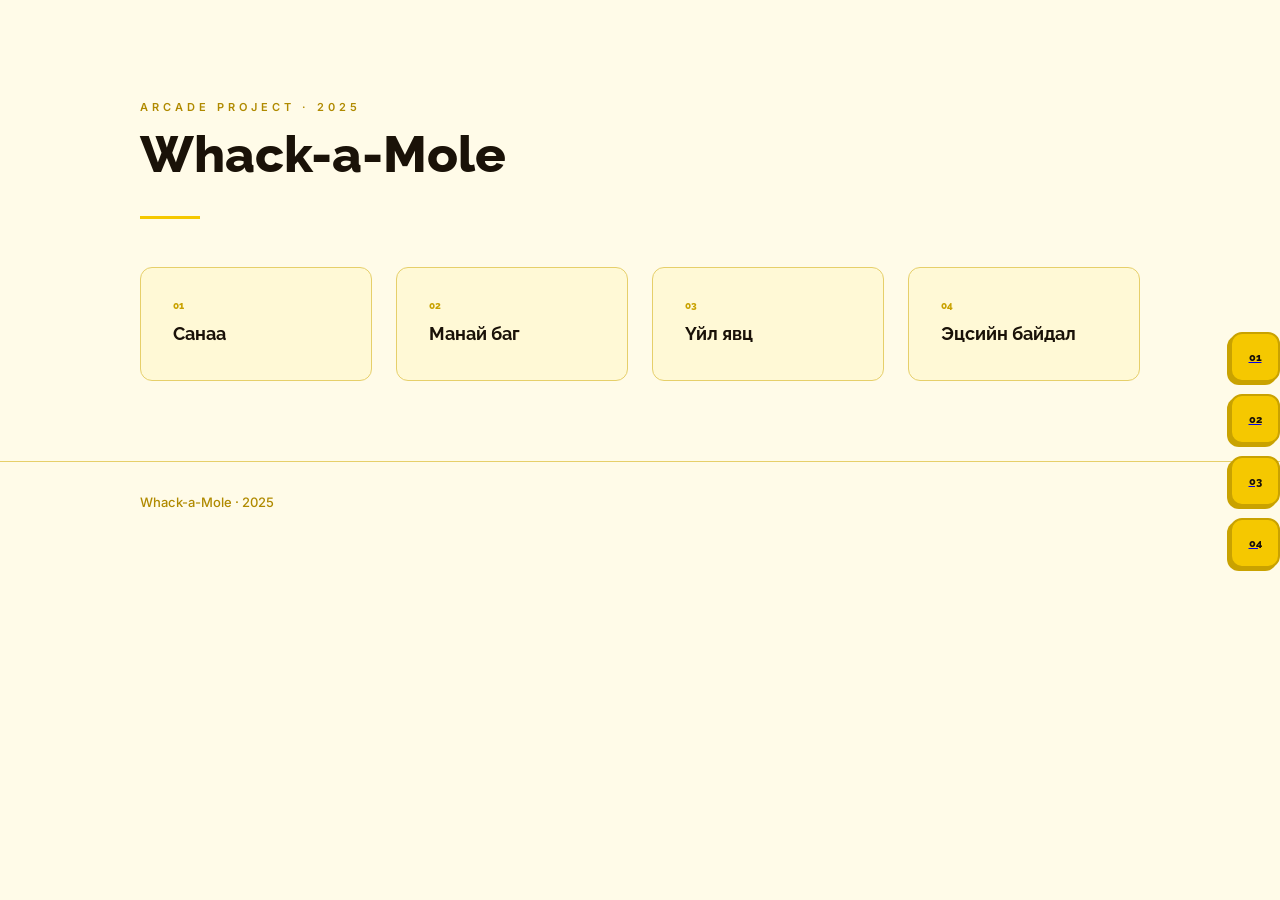
==== index.html @ 2ac6f061 "Add files via upload" ====
<!DOCTYPE html>
<html lang="en">
<head><meta charset="UTF-8"><meta name="viewport" content="width=device-width,initial-scale=1"><title>Whack-a-Mole</title>
<link rel="stylesheet" href="L.css"></head>
<body>
<nav>
  <a href="inspiration.html"><span>Санаа</span><div class="cube">01</div></a>
  <a href="team.html"><span>Манай баг</span><div class="cube">02</div></a>
  <a href="built.html"><span>Үйл явц</span><div class="cube">03</div></a>
  <a href="final.html"><span>Эцсийн байдал</span><div class="cube">04</div></a>
</nav>
<main>
  <span class="sub">Arcade Project · 2025</span>
  <h1>Whack-a-Mole</h1>
  <div class="divider"></div>
  <div class="grid g4" style="margin-top:3rem;">
    <a class="card" href="inspiration.html"><span class="n">01</span><h3>Санаа</h3></a>
    <a class="card" href="team.html"><span class="n">02</span><h3>Манай баг</h3></a>
    <a class="card" href="built.html"><span class="n">03</span><h3>Үйл явц</h3></a>
    <a class="card" href="final.html"><span class="n">04</span><h3>Эцсийн байдал</h3></a>
  </div>
</main>
<footer><span>Whack-a-Mole · 2025</span></footer>
</body>
</html>
---- L.css ----
@import url("https://fonts.googleapis.com/css2?family=Raleway:wght@700;800&family=Inter:wght@400;500;600&display=swap");
* {
  box-sizing: border-box; 
  margin: 0; 
  padding: 0; 
}
body {
  background: #fffbe8;   
  font-family: Inter, sans-serif;
  color: #1a1208;            
  min-height: 100vh;             
}
nav {
  position: fixed;               
  right: 0;                    
  top: 50%;                     
  transform: translateY(-50%);   
  display: flex;             
  flex-direction: column;
  gap: 12px;            
  z-index: 99;        
}
nav a {
  display: flex;
  align-items: center;
  justify-content: flex-end;   
}
nav a span {
  font-size: 13px;
  font-weight: 600;
  color: #1a1208;
  white-space: nowrap;      
  max-width: 0;               
  overflow: hidden;
  transition: max-width 0.3s, padding 0.3s; 
}
nav a:hover span {
  max-width: 200px;             
  padding-right: 10px;           
}
.cube {
  width: 50px;
  height: 50px;
  background: #f5c800;         
  border: 2px solid #c9a200;   
  border-radius: 12px;        
  box-shadow: -3px 3px 0 #c9a200;
  display: flex;
  align-items: center;
  justify-content: center;
  font-family: Raleway, sans-serif;
  font-size: 11px;
  font-weight: 800;
  color: #1a1208;
  flex-shrink: 0;               
  transition: background 0.2s;  
}
nav a:hover .cube {
  background: #e0b400;
}
main {
  max-width: 1400px;             
  margin: 0 auto;               
  padding: 100px 140px 80px; 
}
h1 {
  font-family: Raleway, sans-serif;
  font-weight: 800;
  font-size: clamp(32px, 4vw, 64px); 
  color: #1a1208;
}
h2 {
  font-family: Raleway, sans-serif;
  font-weight: 800;
  font-size: clamp(20px, 2.5vw, 38px);
  line-height: 1.3;
  color: #1a1208;
  margin-bottom: 1rem;
}
.sub {
  font-size: 11px;
  font-weight: 600;
  letter-spacing: 4px;           
  color: #b08a00;              
  text-transform: uppercase;
  display: block;
  margin-bottom: 0.6rem;
}
.divider {
  width: 60px;
  height: 3px;
  background: #f5c800;
  margin: 2rem 0;
}
p {
  font-size: 17px;
  line-height: 1.85;            
  color: #4a3e10;
  max-width: 860px;             
}
.back {
  display: inline-block;
  font-size: 14px;
  font-weight: 600;
  color: #b08a00;
  text-decoration: none;
  margin-bottom: 3rem;
}
.back:hover {
  color: #1a1208;
}
.grid {
  display: grid;
  gap: 1.5rem;
  margin-top: 2.5rem;
  align-items: start;
}
.g2 { grid-template-columns: 1fr 1fr; }
.g3 { grid-template-columns: 1fr 1fr 1fr; }
.g4 { grid-template-columns: 1fr 1fr 1fr 1fr; }
a.card {
  text-decoration: none;
  color: inherit;
}
.card {
  background: #fff9d6;          
  border: 1px solid #e6cf6a;
  border-radius: 12px;
  padding: 2rem;
  transition: transform 0.15s, border-color 0.2s;
}
.card:hover {
  transform: translateY(-4px);
  border-color: #f5c800;
}
.card h3 {
  font-family: Raleway, sans-serif;
  font-size: 18px;
  font-weight: 700;
  margin-bottom: 0.3rem;
}
.card .role {
  font-size: 12px;
  font-weight: 600;
  color: #b08a00;
  display: block;
  margin-bottom: 0.5rem;
}
.card p {
  font-size: 14px;
  max-width: 100%;
}
.n {
  font-family: Raleway, sans-serif;
  font-weight: 800;
  font-size: 10px;
  color: #c9a200;
  display: block;
  margin-bottom: 0.75rem;
}
.step {
  display: flex;
  gap: 2rem;
  padding: 2rem 0;
  border-bottom: 1px solid #e6cf6a; 
  align-items: flex-start;
}
.step:last-of-type {
  border-bottom: none;
}
.sn {
  background: #f5c800;
  border: 1px solid #c9a200;
  border-radius: 10px;
  box-shadow: 3px 3px 0 #c9a200;  
  font-family: Raleway, sans-serif;
  font-weight: 800;
  font-size: 13px;
  min-width: 48px;
  height: 48px;
  display: flex;
  align-items: center;
  justify-content: center;
  flex-shrink: 0;                  
}
.step h3 {
  font-size: 16px;
  font-weight: 600;
  margin-bottom: 0.25rem;
}
.step p {
  font-size: 15px;
  max-width: 100%;
}
.tags {
  display: flex;
  flex-wrap: wrap;              
  gap: 8px;
  margin-top: 2rem;
}
.pill {
  background: #fff9d6;
  border: 1px solid #d4b84a;
  border-radius: 20px;           
  font-size: 13px;
  font-weight: 500;
  color: #7a6020;
  padding: 6px 18px;
}
footer {
  border-top: 1px solid #e6cf6a;
  padding: 2rem 140px;
  max-width: 1400px;
  margin: 0 auto;
  font-size: 13px;
  color: #b08a00;
  font-weight: 500;
}
.card img {
  width: 100%;
  max-height: 0;
  height: 200px;
  overflow: hidden;
  display: block;
  object-fit: cover;
  border-radius: 8px;
  opacity: 0;
  transition: max-height 0.9s ease, opacity 0.9s ease, margin-top 0.9s ease;
  margin-top: 0;
}

.card:hover img {
  max-height: 200px;
  opacity: 1;
  margin-top: 1rem;
}
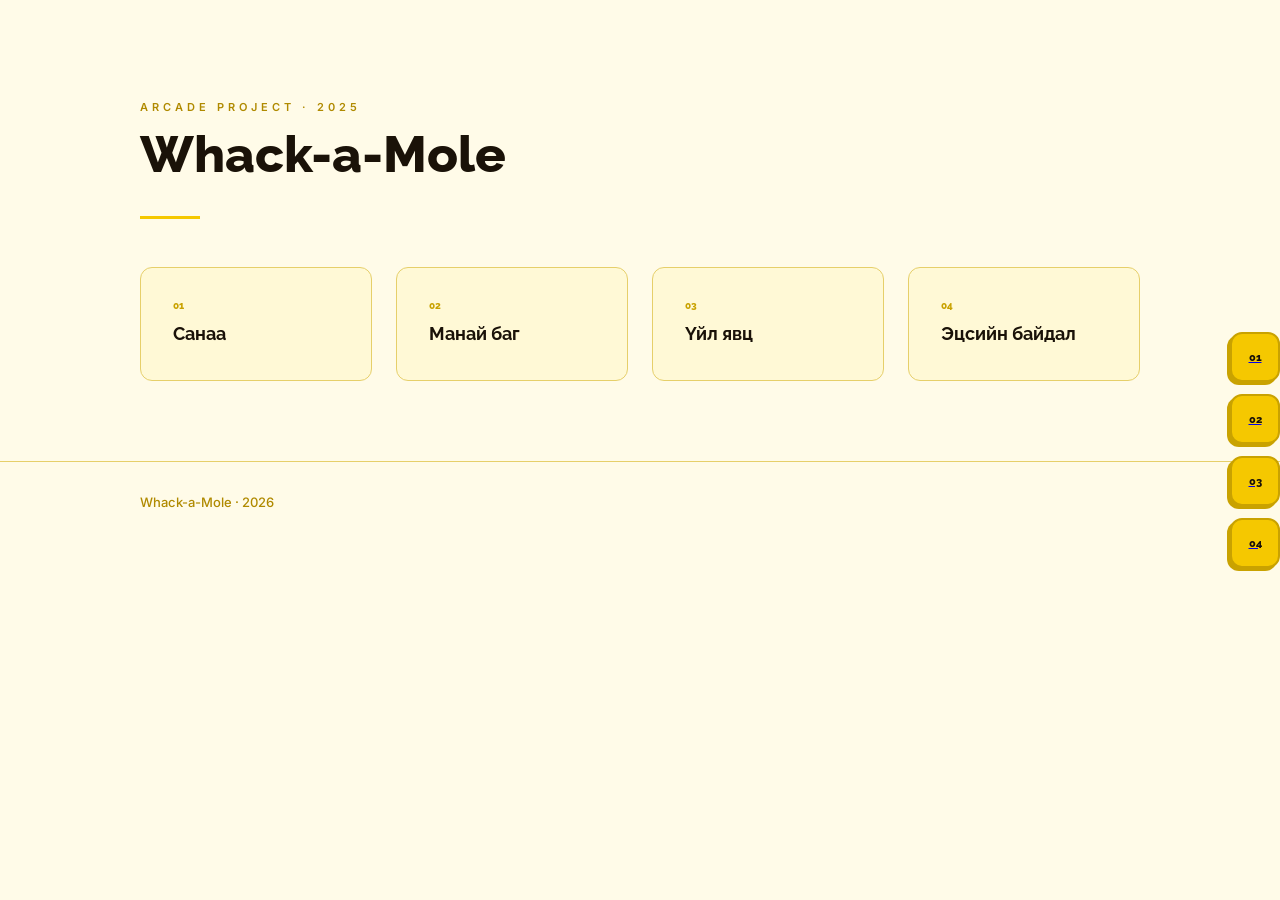
==== commit e279e56a: "erdenbugsiinwebsite6" ====
--- a/index.html
+++ b/index.html
@@ -20,6 +20,6 @@
     <a class="card" href="final.html"><span class="n">04</span><h3>Эцсийн байдал</h3></a>
   </div>
 </main>
-<footer><span>Whack-a-Mole · 2025</span></footer>
+<footer><span>Whack-a-Mole · 2026</span></footer>
 </body>
 </html>
--- a/L.css
+++ b/L.css
@@ -234,4 +234,7 @@
   max-height: 200px;
   opacity: 1;
   margin-top: 1rem;
-}+}
+.website:hover{
+  
+}
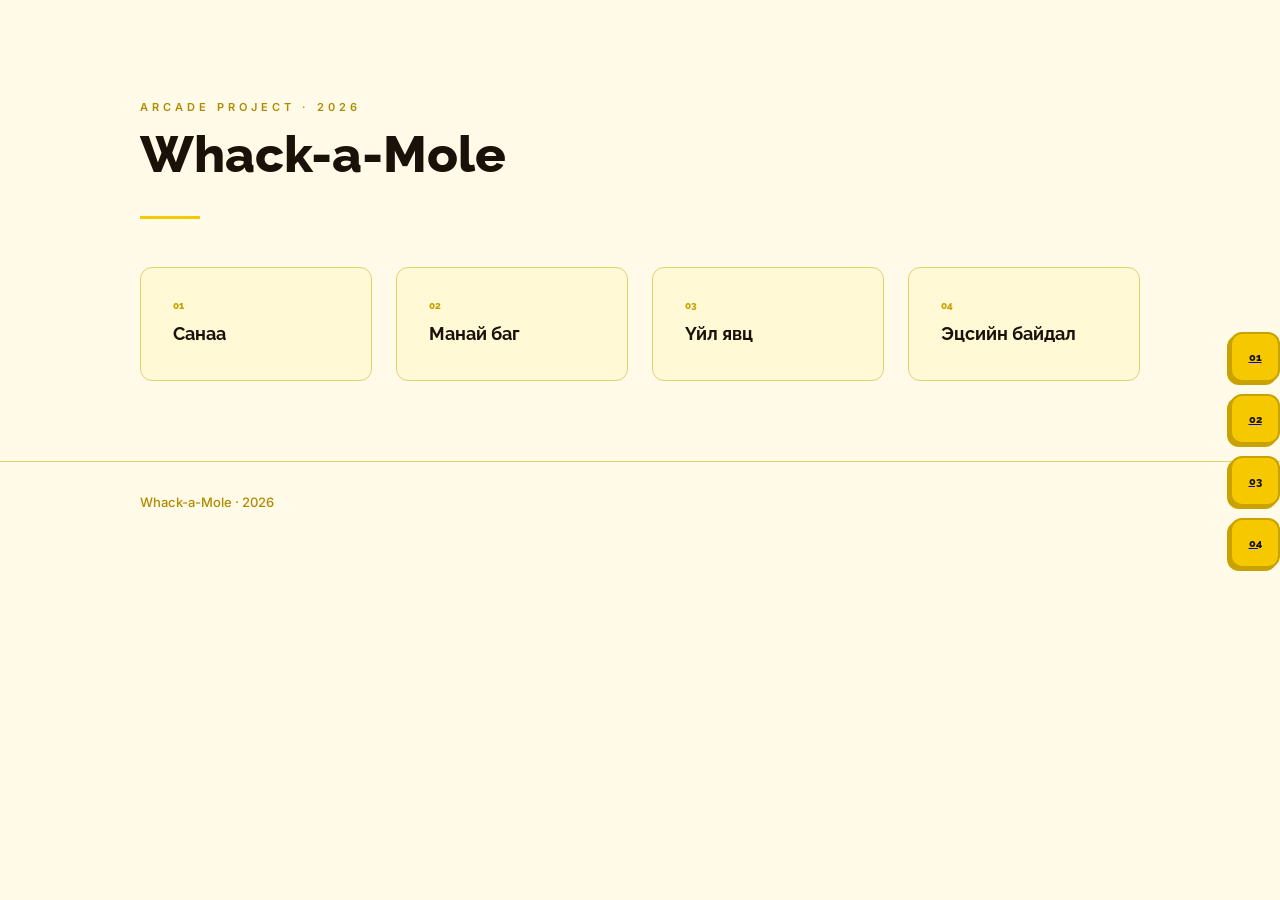
==== commit 19a50521: "erdenbugsiinwebsite5" ====
--- a/index.html
+++ b/index.html
@@ -10,7 +10,7 @@
   <a href="final.html"><span>Эцсийн байдал</span><div class="cube">04</div></a>
 </nav>
 <main>
-  <span class="sub">Arcade Project · 2025</span>
+  <span class="sub">Arcade Project · 2026</span>
   <h1>Whack-a-Mole</h1>
   <div class="divider"></div>
   <div class="grid g4" style="margin-top:3rem;">
